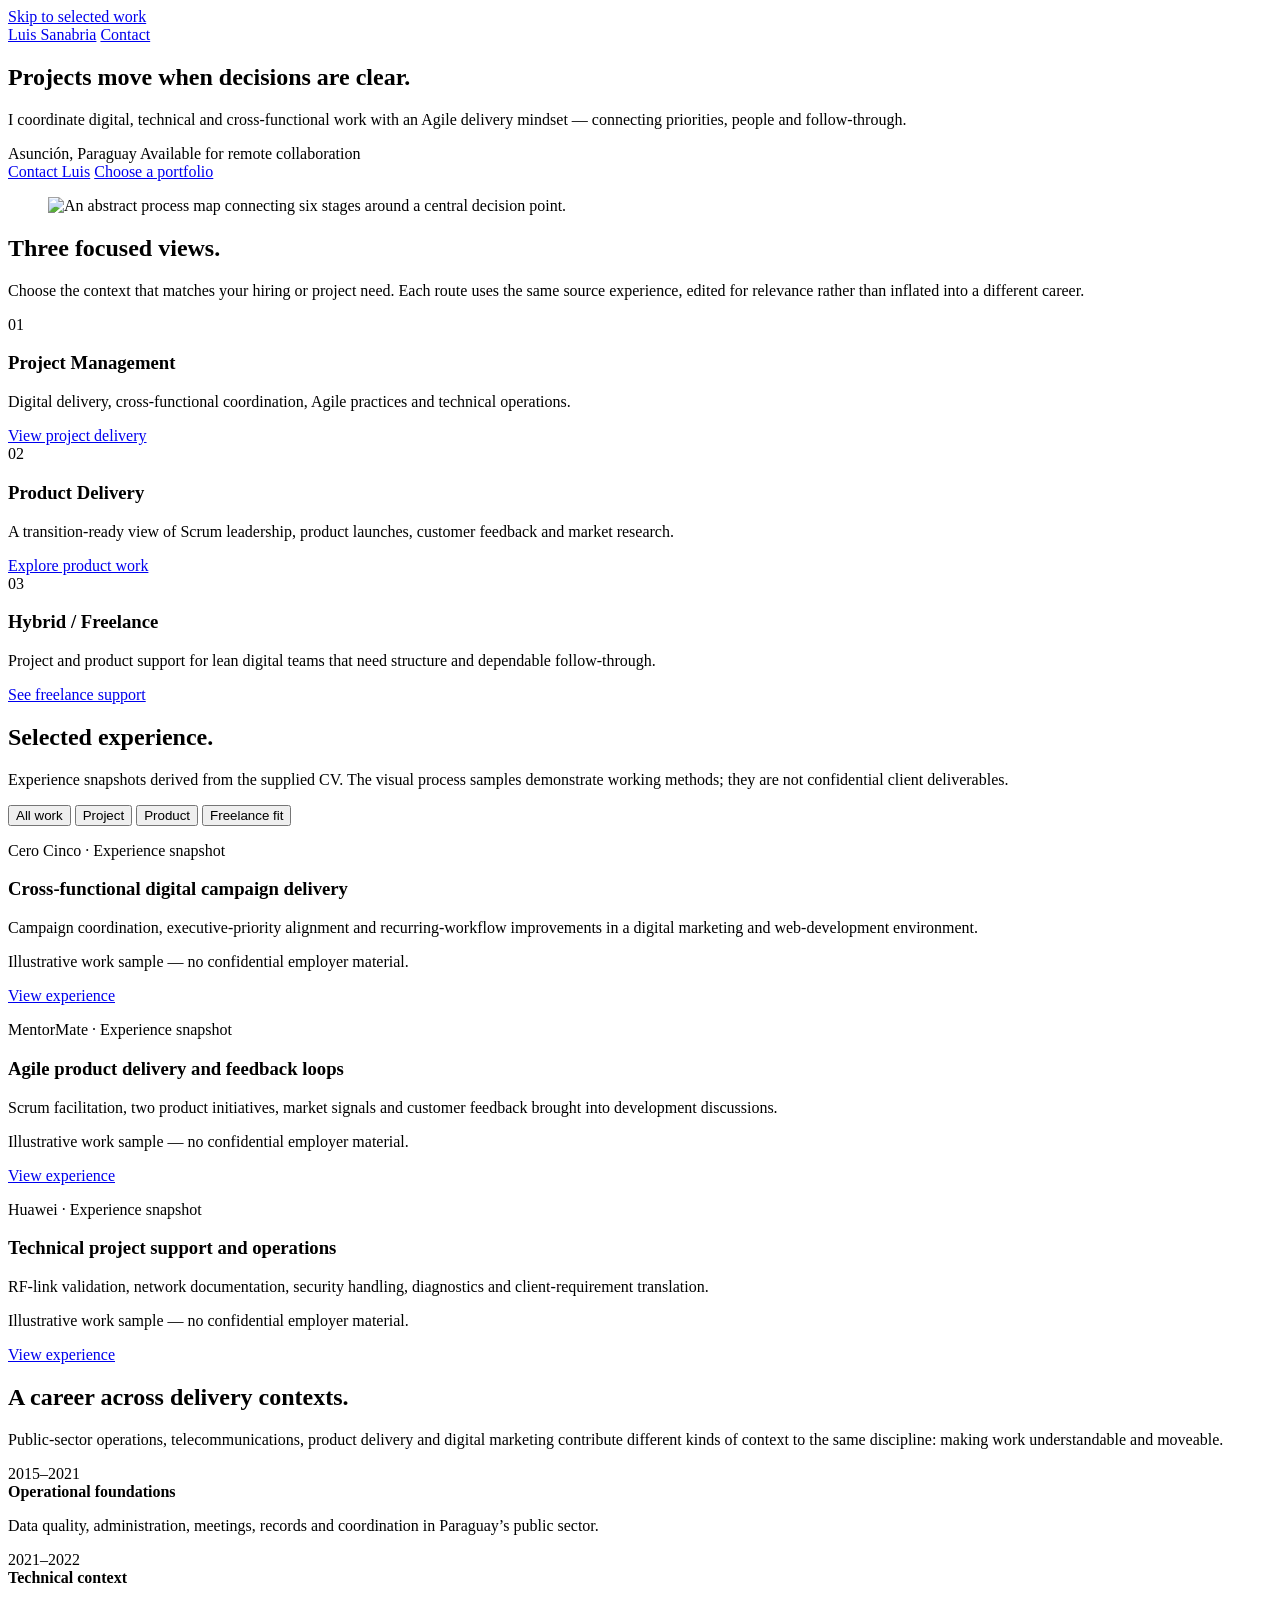
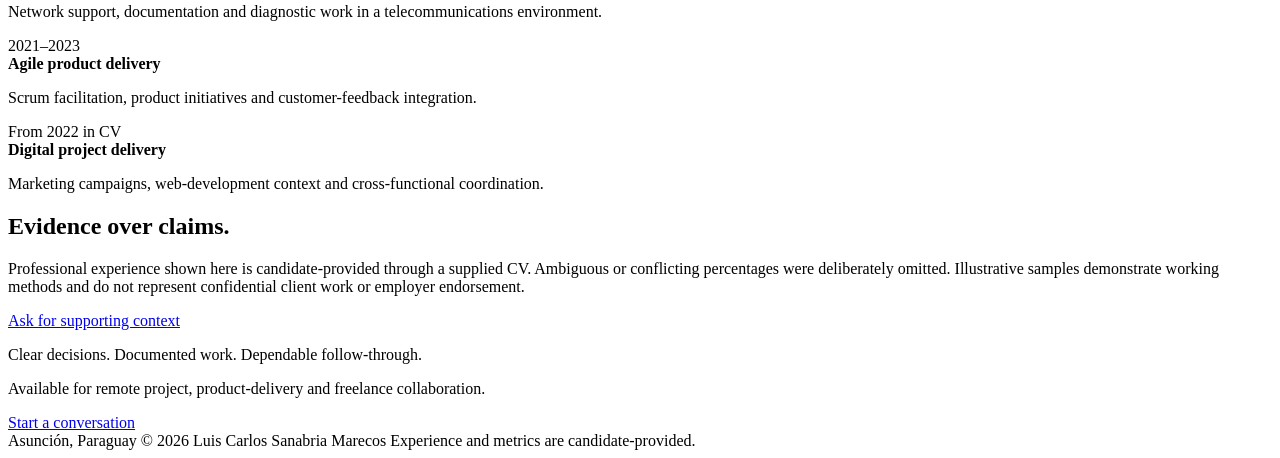
==== index.html @ 5cece82f "Publish portfolio foundation" ====
<!doctype html>
<html lang="en">
  <head>
    <meta charset="utf-8">
    <meta name="viewport" content="width=device-width, initial-scale=1, viewport-fit=cover">
    <meta name="theme-color" content="#f6f2e9">
    <meta name="description" content="Project and product delivery portfolio of Luis Carlos Sanabria Marecos, featuring Agile facilitation, digital initiatives and technical coordination.">
    <meta property="og:type" content="website">
    <meta property="og:title" content="Luis Sanabria | Project & Product Portfolio">
    <meta property="og:description" content="Project delivery, product thinking and technical context — three focused views for recruiters and clients.">
    <meta property="og:image" content="assets/process-map.png">
    <meta name="twitter:card" content="summary_large_image">
    <title>Luis Sanabria | Project &amp; Product Portfolio</title>
    <link rel="stylesheet" href="assets/styles.css">
    <script type="application/ld+json">
      {
        "@context": "https://schema.org",
        "@type": "Person",
        "name": "Luis Carlos Sanabria Marecos",
        "jobTitle": "Project Manager",
        "email": "mailto:luis.sanabria27@gmail.com",
        "address": {
          "@type": "PostalAddress",
          "addressLocality": "Asunción",
          "addressCountry": "Paraguay"
        },
        "alumniOf": {
          "@type": "CollegeOrUniversity",
          "name": "Universidad Americana Paraguay"
        }
      }
    </script>
  </head>
  <body>
    <a class="skip-link" href="#main">Skip to selected work</a>

    <header class="site-header site-shell">
      <a class="wordmark" href="./" aria-label="Luis Sanabria portfolio home">Luis Sanabria</a>
      <a class="nav-contact" href="mailto:luis.sanabria27@gmail.com?subject=Portfolio%20inquiry">Contact</a>
    </header>

    <main id="main">
      <section class="home-hero site-shell">
        <div class="hero-copy reveal" style="--i: 0">
          <h1>Projects move when decisions are clear.</h1>
          <p class="hero-lede">I coordinate digital, technical and cross-functional work with an Agile delivery mindset — connecting priorities, people and follow-through.</p>
          <div class="hero-meta" aria-label="Location and availability">
            <span>Asunción, Paraguay</span>
            <span>Available for remote collaboration</span>
          </div>
          <div class="hero-actions" aria-label="Portfolio actions">
            <a class="primary-link" href="mailto:luis.sanabria27@gmail.com?subject=Portfolio%20inquiry">Contact Luis</a>
            <a class="text-link" href="#journeys">Choose a portfolio</a>
          </div>
        </div>
        <figure class="hero-visual reveal" style="--i: 1">
          <img src="assets/process-map.png" width="1536" height="1024" fetchpriority="high" alt="An abstract process map connecting six stages around a central decision point.">
        </figure>
      </section>

      <section class="section site-shell" id="journeys" aria-labelledby="journeys-title">
        <header class="section-heading">
          <h2 id="journeys-title">Three focused views.</h2>
          <p>Choose the context that matches your hiring or project need. Each route uses the same source experience, edited for relevance rather than inflated into a different career.</p>
        </header>

        <div class="journey-list">
          <article class="journey">
            <span class="journey-number" aria-hidden="true">01</span>
            <div class="journey-content">
              <h3>Project Management</h3>
              <p>Digital delivery, cross-functional coordination, Agile practices and technical operations.</p>
            </div>
            <a class="journey-link" href="project-management/">View project delivery</a>
          </article>

          <article class="journey">
            <span class="journey-number" aria-hidden="true">02</span>
            <div class="journey-content">
              <h3>Product Delivery</h3>
              <p>A transition-ready view of Scrum leadership, product launches, customer feedback and market research.</p>
            </div>
            <a class="journey-link" href="product-management/">Explore product work</a>
          </article>

          <article class="journey">
            <span class="journey-number" aria-hidden="true">03</span>
            <div class="journey-content">
              <h3>Hybrid / Freelance</h3>
              <p>Project and product support for lean digital teams that need structure and dependable follow-through.</p>
            </div>
            <a class="journey-link" href="freelance/">See freelance support</a>
          </article>
        </div>
      </section>

      <section class="portfolio-section">
        <div class="section site-shell" aria-labelledby="work-title">
          <header class="section-heading">
            <h2 id="work-title">Selected experience.</h2>
            <p>Experience snapshots derived from the supplied CV. The visual process samples demonstrate working methods; they are not confidential client deliverables.</p>
          </header>

          <div class="filter-bar" role="group" aria-label="Filter selected experience">
            <button class="filter-button" type="button" data-filter="all" aria-pressed="true">All work</button>
            <button class="filter-button" type="button" data-filter="project" aria-pressed="false">Project</button>
            <button class="filter-button" type="button" data-filter="product" aria-pressed="false">Product</button>
            <button class="filter-button" type="button" data-filter="freelance" aria-pressed="false">Freelance fit</button>
          </div>

          <div class="portfolio-grid" aria-live="polite">
            <article class="snapshot snapshot--campaign" data-track="project freelance">
              <div class="snapshot-visual" aria-hidden="true">
                <div class="snapshot-diagram"><span></span><span></span><span></span><span></span></div>
              </div>
              <div class="snapshot-copy">
                <p class="snapshot-meta">Cero Cinco · Experience snapshot</p>
                <h3>Cross-functional digital campaign delivery</h3>
                <p>Campaign coordination, executive-priority alignment and recurring-workflow improvements in a digital marketing and web-development environment.</p>
                <p class="sample-note">Illustrative work sample — no confidential employer material.</p>
                <a class="snapshot-link" href="project-management/#campaign-delivery">View experience</a>
              </div>
            </article>

            <article class="snapshot snapshot--product" data-track="product project">
              <div class="snapshot-visual" aria-hidden="true">
                <div class="snapshot-diagram"><span></span><span></span><span></span></div>
              </div>
              <div class="snapshot-copy">
                <p class="snapshot-meta">MentorMate · Experience snapshot</p>
                <h3>Agile product delivery and feedback loops</h3>
                <p>Scrum facilitation, two product initiatives, market signals and customer feedback brought into development discussions.</p>
                <p class="sample-note">Illustrative work sample — no confidential employer material.</p>
                <a class="snapshot-link" href="product-management/#agile-product-delivery">View experience</a>
              </div>
            </article>

            <article class="snapshot snapshot--technical" data-track="project freelance">
              <div class="snapshot-visual" aria-hidden="true">
                <div class="snapshot-diagram"><span></span><span></span><span></span><span></span><span></span></div>
              </div>
              <div class="snapshot-copy">
                <p class="snapshot-meta">Huawei · Experience snapshot</p>
                <h3>Technical project support and operations</h3>
                <p>RF-link validation, network documentation, security handling, diagnostics and client-requirement translation.</p>
                <p class="sample-note">Illustrative work sample — no confidential employer material.</p>
                <a class="snapshot-link" href="project-management/#technical-support">View experience</a>
              </div>
            </article>
          </div>
        </div>
      </section>

      <section class="section experience-band site-shell" aria-labelledby="experience-title">
        <header class="section-heading">
          <h2 id="experience-title">A career across delivery contexts.</h2>
          <p>Public-sector operations, telecommunications, product delivery and digital marketing contribute different kinds of context to the same discipline: making work understandable and moveable.</p>
        </header>

        <div class="experience-list">
          <article class="experience-item">
            <time datetime="2015">2015–2021</time>
            <div><strong>Operational foundations</strong><p>Data quality, administration, meetings, records and coordination in Paraguay’s public sector.</p></div>
          </article>
          <article class="experience-item">
            <time datetime="2021">2021–2022</time>
            <div><strong>Technical context</strong><p>Network support, documentation and diagnostic work in a telecommunications environment.</p></div>
          </article>
          <article class="experience-item">
            <time datetime="2021">2021–2023</time>
            <div><strong>Agile product delivery</strong><p>Scrum facilitation, product initiatives and customer-feedback integration.</p></div>
          </article>
          <article class="experience-item">
            <time datetime="2022">From 2022 in CV</time>
            <div><strong>Digital project delivery</strong><p>Marketing campaigns, web-development context and cross-functional coordination.</p></div>
          </article>
        </div>
      </section>

      <section class="evidence-band site-shell" aria-labelledby="evidence-title">
        <h2 id="evidence-title">Evidence over claims.</h2>
        <div>
          <p>Professional experience shown here is candidate-provided through a supplied CV. Ambiguous or conflicting percentages were deliberately omitted. Illustrative samples demonstrate working methods and do not represent confidential client work or employer endorsement.</p>
          <a class="text-link" href="mailto:luis.sanabria27@gmail.com?subject=Portfolio%20evidence%20request">Ask for supporting context</a>
        </div>
      </section>
    </main>

    <footer class="site-footer site-shell">
      <p class="footer-close">Clear decisions. Documented work. Dependable follow-through.</p>
      <div class="footer-contact">
        <p>Available for remote project, product-delivery and freelance collaboration.</p>
        <a class="footer-link" href="mailto:luis.sanabria27@gmail.com?subject=Portfolio%20inquiry">Start a conversation</a>
      </div>
      <div class="footer-meta">
        <span>Asunción, Paraguay</span>
        <span>© <span data-current-year>2026</span> Luis Carlos Sanabria Marecos</span>
        <span>Experience and metrics are candidate-provided.</span>
      </div>
    </footer>

    <script src="assets/app.js" defer></script>
  </body>
</html>
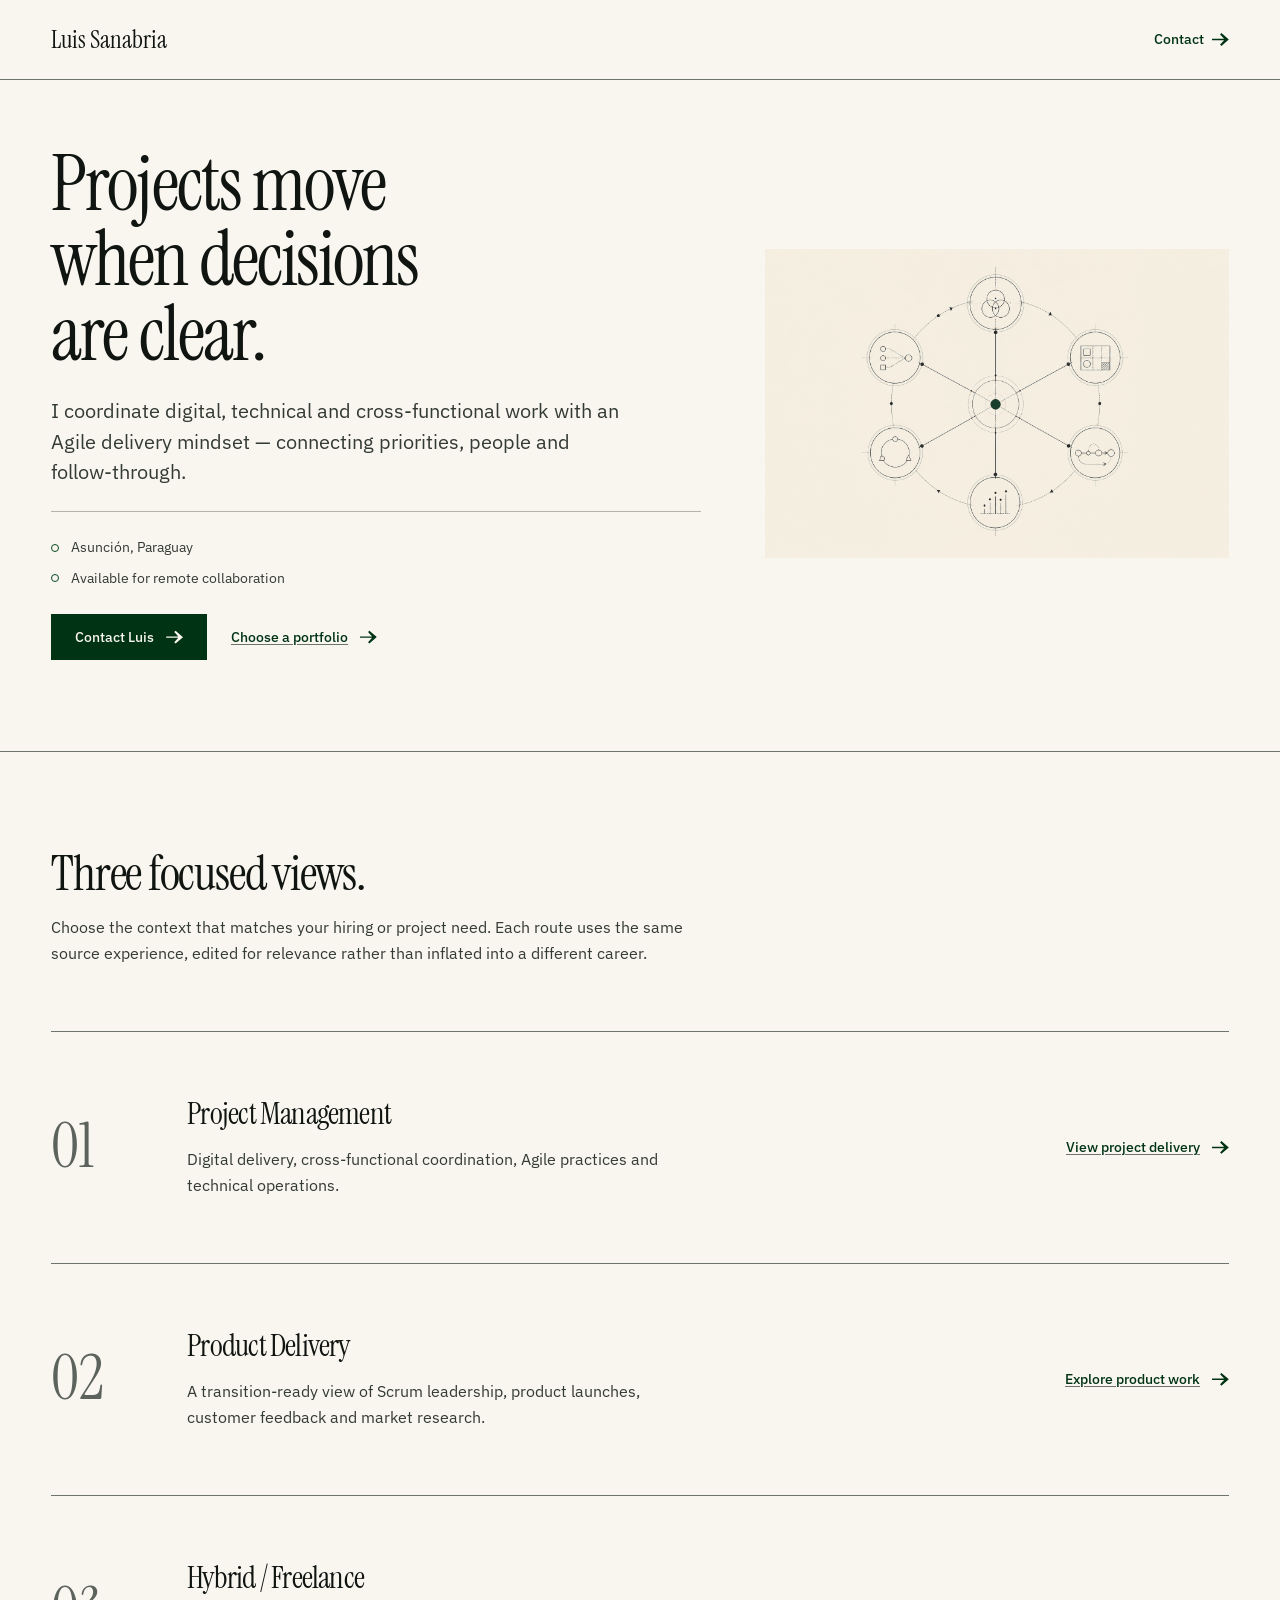
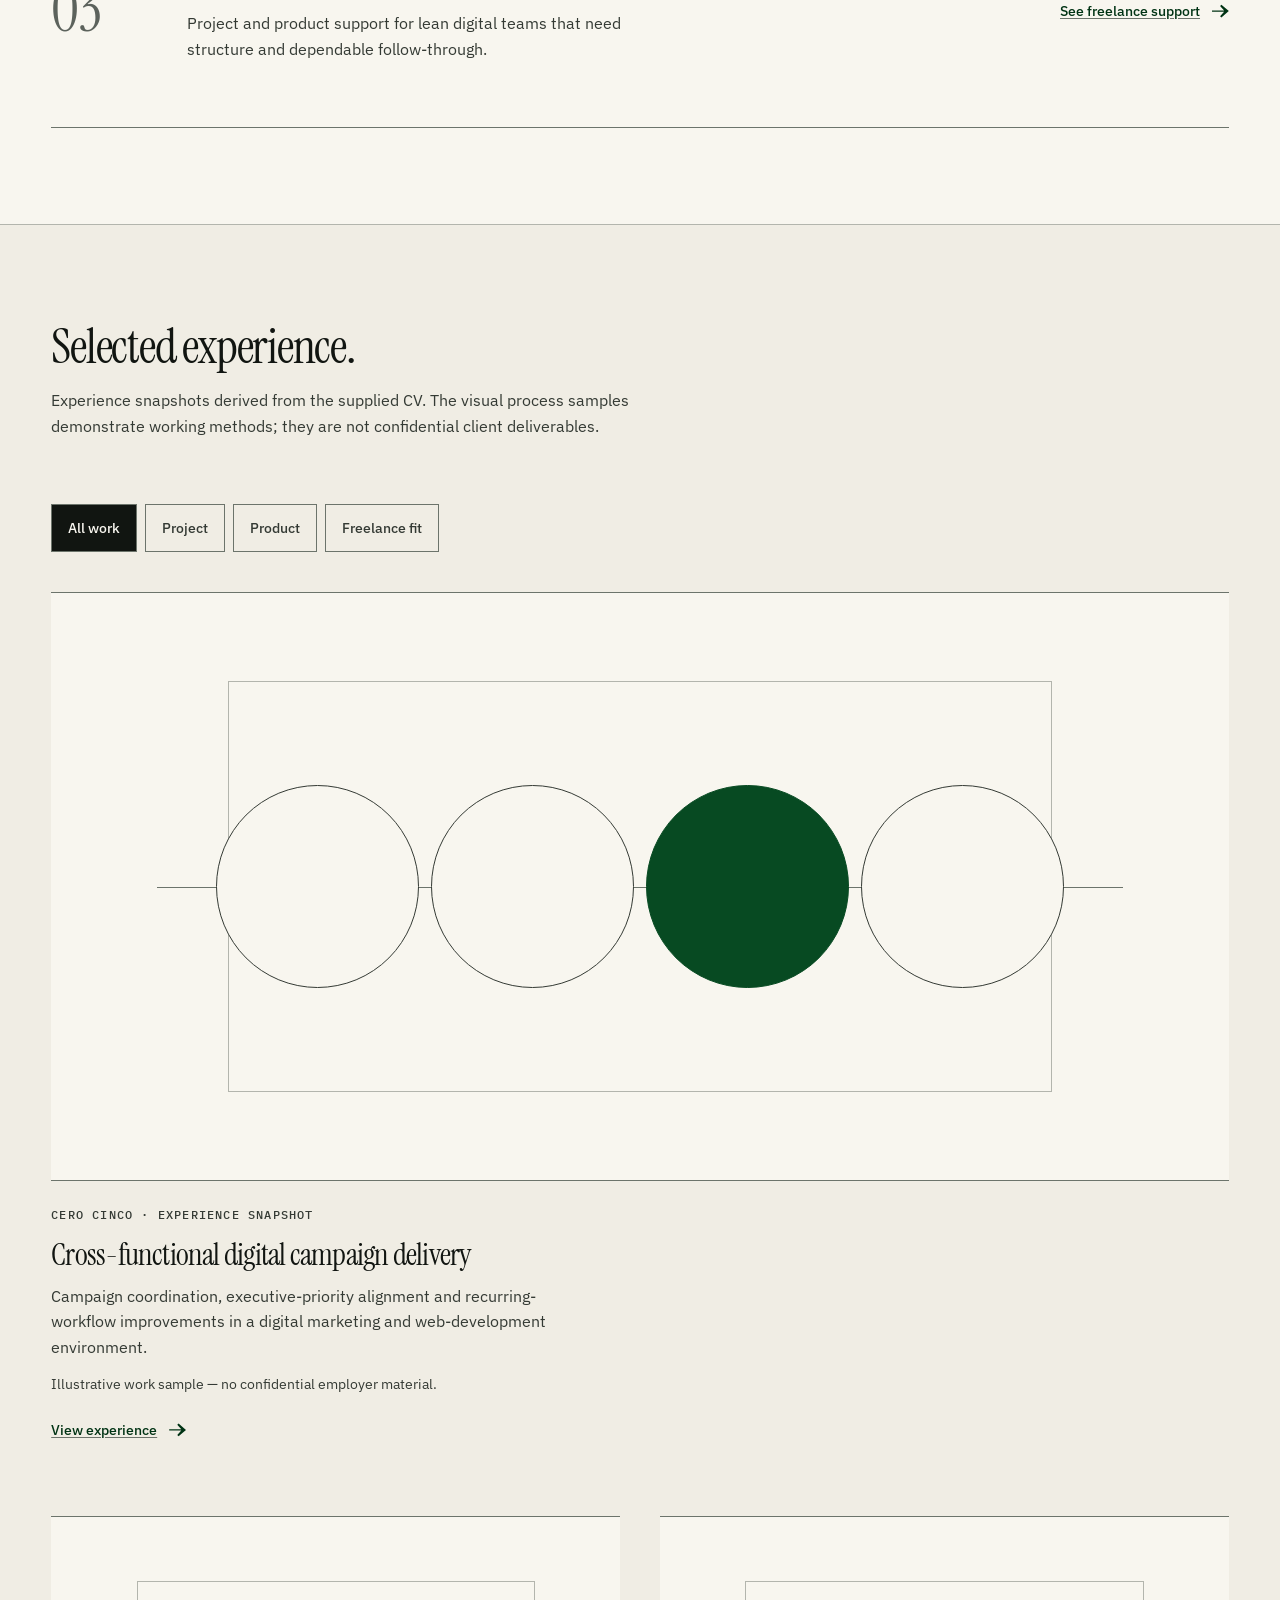
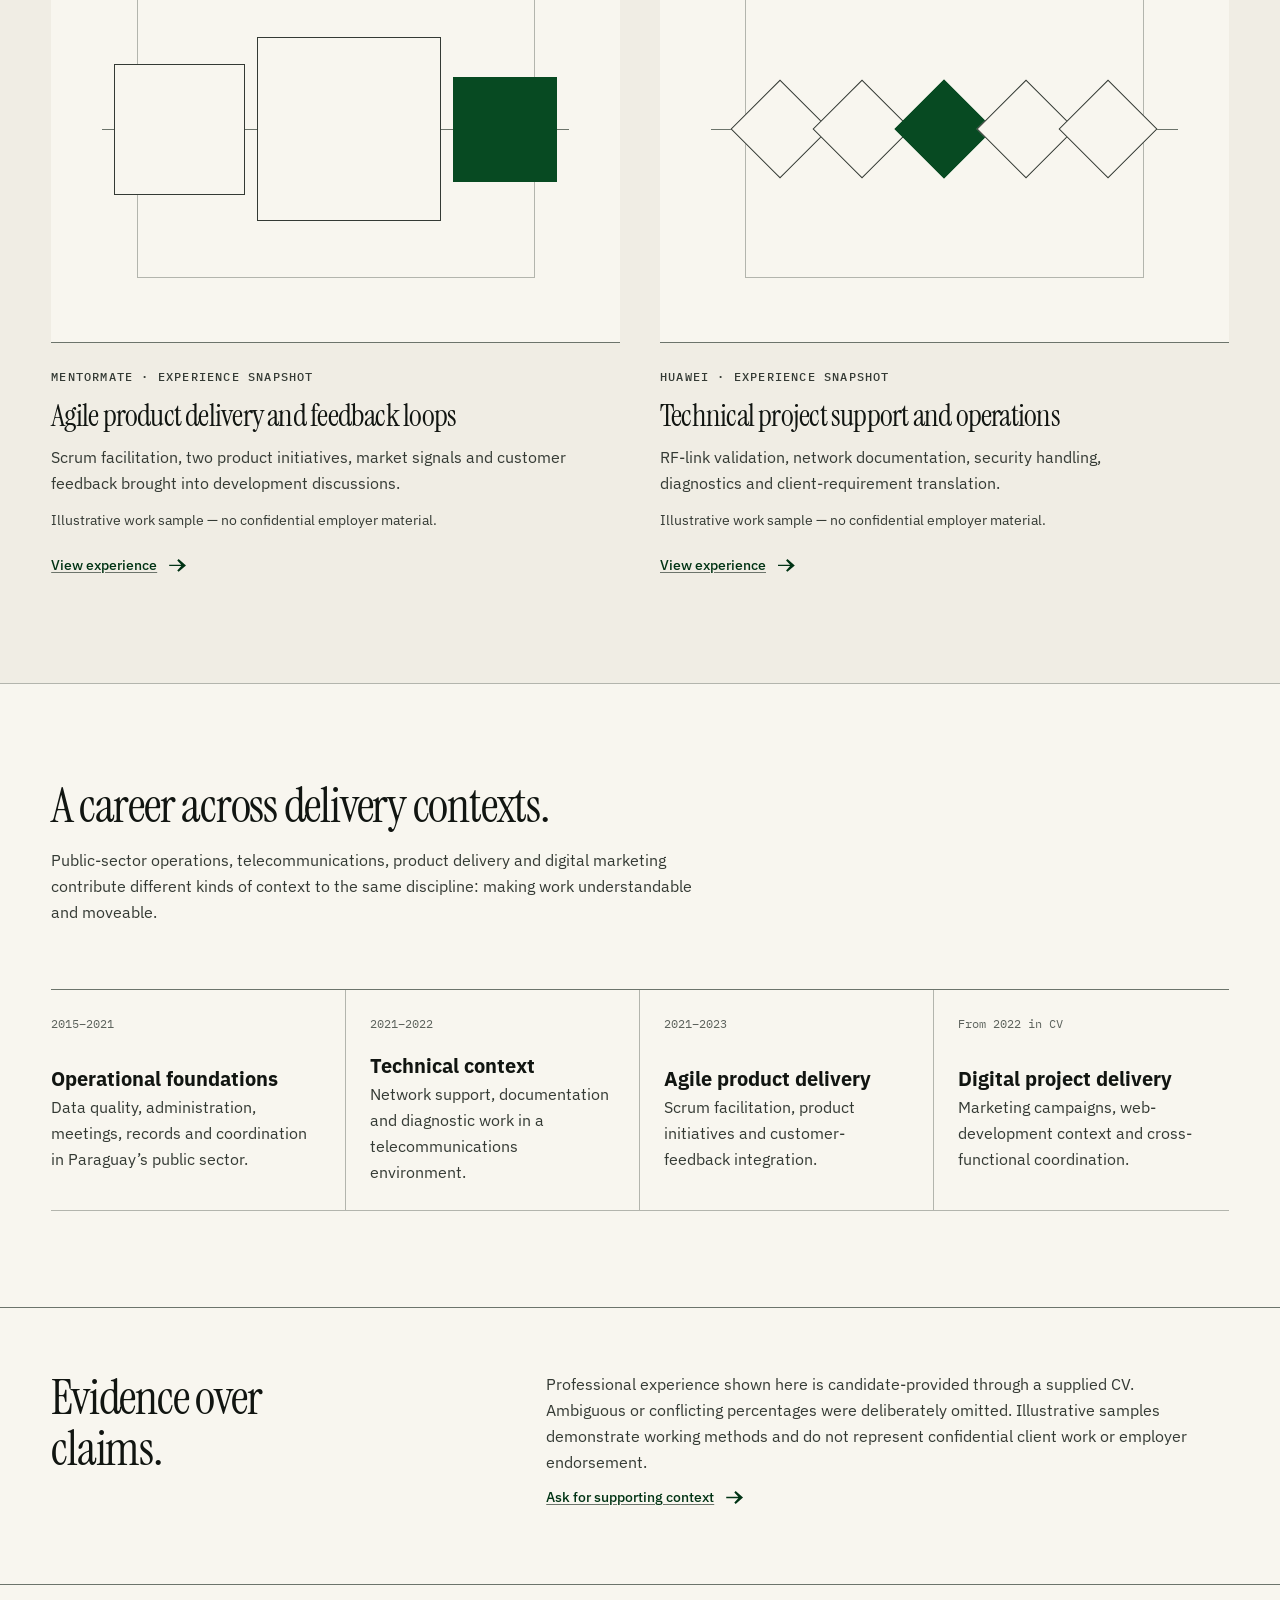
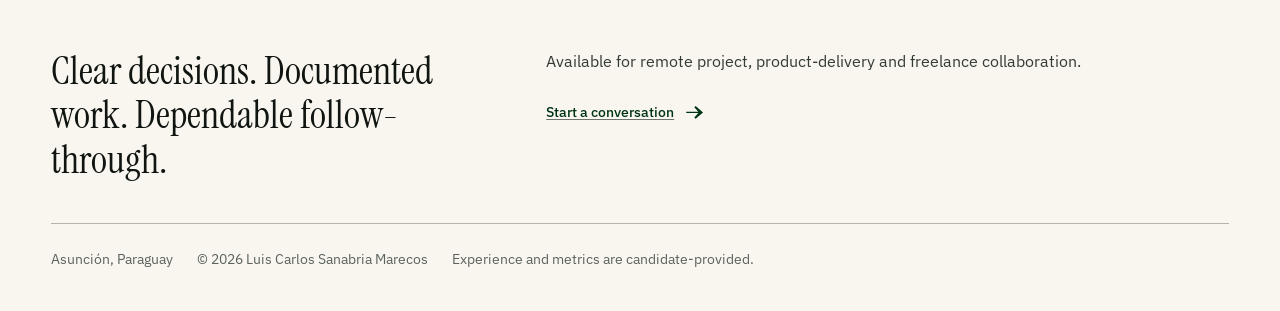
==== commit 245c979a: "Add live GitHub Pages links" ====
--- a/index.html
+++ b/index.html
@@ -8,8 +8,10 @@
     <meta property="og:type" content="website">
     <meta property="og:title" content="Luis Sanabria | Project & Product Portfolio">
     <meta property="og:description" content="Project delivery, product thinking and technical context — three focused views for recruiters and clients.">
-    <meta property="og:image" content="assets/process-map.png">
+    <meta property="og:url" content="https://luissanabriamarecos.github.io/luis-sanabria-project-product-portfolio/">
+    <meta property="og:image" content="https://luissanabriamarecos.github.io/luis-sanabria-project-product-portfolio/assets/process-map.png">
     <meta name="twitter:card" content="summary_large_image">
+    <link rel="canonical" href="https://luissanabriamarecos.github.io/luis-sanabria-project-product-portfolio/">
     <title>Luis Sanabria | Project &amp; Product Portfolio</title>
     <link rel="stylesheet" href="assets/styles.css">
     <script type="application/ld+json">
--- a/assets/styles.css
+++ b/assets/styles.css
@@ -0,0 +1,1014 @@
+/* Hallmark · macrostructure: Portfolio Grid · tone: editorial, technical, austere · anchor hue: forest green 151°
+ * Hallmark · pre-emit critique: P5 H5 E5 S5 R5 V4 · genre: editorial · theme: Studio
+ * audience: recruiters and international clients · use: open a case and make contact · tone: editorial, technical, austere
+ * enrichment: Tier-C generated process map · nav: N9 Edge-aligned minimal · footer: Ft6 Letter close
+ * Portfolio Grid knobs: ratio=4/3 landscape · density=2-up · micro-action=View case
+ * contrast: pass (40–41) · slop: pass (42–45) · honest: pass (46) · chrome: pass (47) · tokens: pass (48)
+ * responsive: pass (49) · icons: pass (30) · mobile: pass (34, 49, 50–57) · Slop test: 58 / 58 ✓
+ */
+@import url("https://fonts.googleapis.com/css2?family=IBM+Plex+Mono:wght@400;500&family=IBM+Plex+Sans:wght@400;500;700&family=Instrument+Serif&display=swap");
+@import url("../tokens.css");
+
+*,
+*::before,
+*::after {
+  box-sizing: border-box;
+}
+
+html {
+  scroll-behavior: smooth;
+  overflow-x: clip;
+  background: var(--color-paper);
+}
+
+body {
+  margin: 0;
+  min-width: 20rem;
+  overflow-x: clip;
+  background: var(--color-paper);
+  color: var(--color-ink);
+  font-family: var(--font-body);
+  font-size: var(--text-base);
+  font-weight: 400;
+  line-height: 1.62;
+  text-rendering: optimizeLegibility;
+}
+
+img,
+svg {
+  display: block;
+  max-width: 100%;
+}
+
+button,
+input,
+textarea,
+select {
+  color: inherit;
+  font: inherit;
+}
+
+button,
+a {
+  -webkit-tap-highlight-color: var(--color-transparent);
+}
+
+a {
+  color: inherit;
+  text-decoration-thickness: var(--rule-hair);
+  text-underline-offset: var(--space-3xs);
+}
+
+a[aria-disabled="true"] {
+  cursor: not-allowed;
+  opacity: 0.5;
+  pointer-events: none;
+}
+
+a:focus-visible,
+button:focus-visible {
+  outline: var(--rule-strong) solid var(--color-focus);
+  outline-offset: var(--space-2xs);
+}
+
+h1,
+h2,
+h3,
+p,
+figure,
+blockquote,
+dl,
+dd {
+  margin: 0;
+}
+
+h1,
+h2,
+h3 {
+  min-width: 0;
+  overflow-wrap: anywhere;
+  font-family: var(--font-display);
+  font-style: normal;
+  font-weight: 400;
+  letter-spacing: -0.025em;
+}
+
+h1 {
+  font-size: var(--text-display);
+  line-height: 0.98;
+}
+
+h2 {
+  font-size: var(--text-3xl);
+  line-height: 1.05;
+}
+
+h3 {
+  font-size: var(--text-xl);
+  line-height: 1.12;
+}
+
+.skip-link {
+  position: fixed;
+  inset-block-start: var(--space-sm);
+  inset-inline-start: var(--space-sm);
+  z-index: var(--z-tooltip);
+  padding: var(--space-sm) var(--space-md);
+  transform: translateY(-180%);
+  background: var(--color-ink);
+  color: var(--color-paper);
+  transition: transform var(--dur-micro) var(--ease-out);
+}
+
+.skip-link:focus {
+  transform: translateY(0);
+}
+
+.site-shell {
+  width: min(100%, var(--page-max));
+  margin-inline: auto;
+  padding-inline: var(--page-gutter);
+}
+
+.site-header {
+  display: flex;
+  min-height: 5rem;
+  align-items: center;
+  justify-content: space-between;
+  gap: var(--space-lg);
+  border-block-end: var(--rule-hair) solid var(--color-rule-strong);
+}
+
+.wordmark,
+.nav-contact,
+.back-link,
+.primary-link,
+.text-link,
+.journey-link,
+.snapshot-link,
+.footer-link {
+  white-space: nowrap;
+}
+
+.wordmark {
+  font-family: var(--font-display);
+  font-size: var(--text-lg);
+  line-height: 1;
+  text-decoration: none;
+  transition: color var(--dur-short) var(--ease-out);
+}
+
+.wordmark:active {
+  color: var(--color-accent);
+}
+
+.nav-contact,
+.back-link {
+  min-height: 2.75rem;
+  display: inline-flex;
+  align-items: center;
+  gap: var(--space-xs);
+  color: var(--color-accent-dark);
+  font-size: var(--text-sm);
+  font-weight: 500;
+  text-decoration: none;
+}
+
+.nav-contact::after,
+.primary-link::after,
+.text-link::after,
+.journey-link::after,
+.snapshot-link::after,
+.footer-link::after {
+  content: "";
+  width: 1.05rem;
+  height: 1.05rem;
+  background: currentColor;
+  clip-path: polygon(0 46%, 72% 46%, 48% 20%, 56% 12%, 100% 50%, 56% 88%, 48% 80%, 72% 54%, 0 54%);
+}
+
+.back-link::before {
+  content: "";
+  width: 1.05rem;
+  height: 1.05rem;
+  background: currentColor;
+  clip-path: polygon(100% 46%, 28% 46%, 52% 20%, 44% 12%, 0 50%, 44% 88%, 52% 80%, 28% 54%, 100% 54%);
+}
+
+.home-hero {
+  display: grid;
+  grid-template-columns: minmax(0, 1fr);
+  gap: var(--space-2xl);
+  padding-block: var(--space-xl) var(--space-2xl);
+  border-block-end: var(--rule-hair) solid var(--color-rule-strong);
+}
+
+.hero-copy {
+  display: grid;
+  align-content: center;
+  gap: var(--space-lg);
+}
+
+.hero-copy h1 {
+  max-width: 11ch;
+}
+
+.hero-lede {
+  max-width: var(--narrow-measure);
+  color: var(--color-ink-2);
+  font-size: var(--text-md);
+  line-height: 1.52;
+}
+
+.hero-meta {
+  display: grid;
+  gap: var(--space-xs);
+  padding-block-start: var(--space-lg);
+  border-block-start: var(--rule-hair) solid var(--color-rule);
+  color: var(--color-ink-2);
+  font-size: var(--text-sm);
+}
+
+.hero-meta span {
+  display: inline-flex;
+  align-items: center;
+  gap: var(--space-sm);
+}
+
+.hero-meta span::before {
+  content: "";
+  width: var(--space-xs);
+  height: var(--space-xs);
+  border: var(--rule-hair) solid var(--color-accent);
+  border-radius: 50%;
+}
+
+.hero-actions {
+  display: flex;
+  flex-wrap: wrap;
+  align-items: center;
+  gap: var(--space-lg);
+}
+
+.primary-link {
+  display: inline-flex;
+  width: max-content;
+  min-height: 2.75rem;
+  align-items: center;
+  gap: var(--space-sm);
+  padding: var(--space-sm) var(--space-lg);
+  background: var(--color-accent-dark);
+  color: var(--color-accent-ink);
+  font-size: var(--text-sm);
+  font-weight: 500;
+  text-decoration: none;
+  transition: background-color var(--dur-short) var(--ease-out), color var(--dur-short) var(--ease-out), transform var(--dur-micro) var(--ease-out);
+}
+
+.primary-link:active {
+  transform: translateY(var(--rule-hair));
+}
+
+.primary-link[aria-disabled="true"] {
+  cursor: not-allowed;
+  opacity: 0.5;
+  pointer-events: none;
+}
+
+.hero-visual {
+  align-self: center;
+  background: var(--color-paper);
+}
+
+.hero-visual img {
+  width: 100%;
+  height: auto;
+  mix-blend-mode: multiply;
+}
+
+.section {
+  padding-block: var(--space-3xl);
+}
+
+.section-heading {
+  display: grid;
+  gap: var(--space-md);
+  max-width: 52rem;
+  margin-block-end: var(--space-2xl);
+}
+
+.section-heading p {
+  max-width: var(--content-measure);
+  color: var(--color-ink-2);
+}
+
+.journey-list {
+  border-block-start: var(--rule-hair) solid var(--color-rule-strong);
+}
+
+.journey {
+  display: grid;
+  grid-template-columns: 3rem minmax(0, 1fr);
+  gap: var(--space-lg);
+  padding-block: var(--space-xl);
+  border-block-end: var(--rule-hair) solid var(--color-rule-strong);
+}
+
+.journey-number {
+  color: var(--color-muted);
+  font-family: var(--font-mono);
+  font-size: var(--text-sm);
+  font-variant-numeric: tabular-nums;
+}
+
+.journey-content {
+  display: grid;
+  gap: var(--space-md);
+}
+
+.journey-content p {
+  max-width: 48ch;
+  color: var(--color-ink-2);
+}
+
+.journey-link,
+.snapshot-link,
+.text-link,
+.footer-link {
+  display: inline-flex;
+  width: max-content;
+  min-height: 2.75rem;
+  align-items: center;
+  gap: var(--space-sm);
+  color: var(--color-accent-dark);
+  font-size: var(--text-sm);
+  font-weight: 500;
+  text-decoration: underline;
+  text-decoration-color: var(--color-rule-strong);
+  text-underline-offset: var(--space-3xs);
+  transition: color var(--dur-short) var(--ease-out), transform var(--dur-micro) var(--ease-out);
+}
+
+.journey-link:active,
+.snapshot-link:active,
+.text-link:active,
+.footer-link:active,
+.nav-contact:active,
+.back-link:active {
+  transform: translateY(var(--rule-hair));
+}
+
+.portfolio-section {
+  background: var(--color-paper-2);
+  border-block: var(--rule-hair) solid var(--color-rule);
+}
+
+.filter-bar {
+  display: flex;
+  flex-wrap: wrap;
+  gap: var(--space-xs);
+  margin-block-end: var(--space-xl);
+}
+
+.filter-button {
+  min-height: 2.75rem;
+  padding: var(--space-sm) var(--space-md);
+  border: var(--rule-hair) solid var(--color-rule-strong);
+  border-radius: var(--radius-none);
+  background: var(--color-transparent);
+  color: var(--color-ink-2);
+  cursor: pointer;
+  font-size: var(--text-sm);
+  font-weight: 500;
+  white-space: nowrap;
+  transition: background-color var(--dur-short) var(--ease-out), color var(--dur-short) var(--ease-out), transform var(--dur-micro) var(--ease-out);
+}
+
+.filter-button[aria-pressed="true"] {
+  background: var(--color-ink);
+  color: var(--color-paper);
+}
+
+.filter-button:active {
+  transform: translateY(var(--rule-hair));
+}
+
+.filter-button:disabled {
+  cursor: not-allowed;
+  opacity: 0.5;
+}
+
+.filter-button[data-state="loading"] {
+  cursor: wait;
+}
+
+.filter-button[data-state="error"] {
+  border-style: dashed;
+  border-color: var(--color-error);
+}
+
+.filter-button[data-state="success"]::after {
+  content: "";
+  display: inline-block;
+  width: var(--space-xs);
+  height: var(--space-xs);
+  margin-inline-start: var(--space-xs);
+  border: var(--rule-hair) solid var(--color-success);
+  border-radius: 50%;
+}
+
+.portfolio-grid {
+  display: grid;
+  grid-template-columns: minmax(0, 1fr);
+  gap: var(--space-2xl) var(--space-xl);
+}
+
+.snapshot {
+  min-width: 0;
+  animation: filter-in var(--dur-short) var(--ease-out) both;
+}
+
+.snapshot[hidden] {
+  display: none;
+}
+
+@keyframes filter-in {
+  from {
+    opacity: 0;
+    transform: translateY(var(--space-xs));
+  }
+  to {
+    opacity: 1;
+    transform: none;
+  }
+}
+
+.snapshot-visual {
+  position: relative;
+  display: grid;
+  aspect-ratio: 4 / 3;
+  place-items: center;
+  overflow: clip;
+  margin-block-end: var(--space-lg);
+  border-block: var(--rule-hair) solid var(--color-rule-strong);
+  background: var(--color-paper);
+}
+
+.snapshot-visual::before,
+.snapshot-visual::after {
+  content: "";
+  position: absolute;
+}
+
+.snapshot-visual::before {
+  inset: 15%;
+  border: var(--rule-hair) solid var(--color-rule);
+}
+
+.snapshot-visual::after {
+  inset-inline: 9%;
+  inset-block-start: 50%;
+  height: var(--rule-hair);
+  background: var(--color-rule-strong);
+}
+
+.snapshot-diagram {
+  position: relative;
+  z-index: var(--z-raised);
+  display: grid;
+  width: 72%;
+  grid-template-columns: repeat(4, minmax(0, 1fr));
+  align-items: center;
+  gap: var(--space-sm);
+}
+
+.snapshot-diagram span {
+  aspect-ratio: 1;
+  border: var(--rule-hair) solid var(--color-ink-2);
+  border-radius: 50%;
+  background: var(--color-paper);
+}
+
+.snapshot-diagram span:nth-child(3) {
+  background: var(--color-accent);
+  border-color: var(--color-accent);
+}
+
+.snapshot--product .snapshot-diagram {
+  width: 78%;
+  grid-template-columns: 1fr 1.4fr 0.8fr;
+}
+
+.snapshot--product .snapshot-diagram span {
+  border-radius: var(--radius-none);
+}
+
+.snapshot--technical .snapshot-diagram {
+  width: 70%;
+  grid-template-columns: repeat(5, minmax(0, 1fr));
+}
+
+.snapshot--technical .snapshot-diagram span {
+  border-radius: var(--radius-none);
+  transform: rotate(45deg);
+}
+
+.snapshot-copy {
+  display: grid;
+  gap: var(--space-sm);
+}
+
+.snapshot-meta,
+.label {
+  color: var(--color-accent-dark);
+  font-family: var(--font-mono);
+  font-size: var(--text-xs);
+  font-weight: 500;
+  letter-spacing: 0.1em;
+  text-transform: uppercase;
+}
+
+.snapshot-copy p {
+  max-width: 52ch;
+  color: var(--color-ink-2);
+}
+
+.sample-note {
+  color: var(--color-muted);
+  font-size: var(--text-sm);
+}
+
+.experience-band {
+  border-block-end: var(--rule-hair) solid var(--color-rule-strong);
+}
+
+.experience-list {
+  display: grid;
+  border-block-start: var(--rule-hair) solid var(--color-rule-strong);
+}
+
+.experience-item {
+  display: grid;
+  grid-template-columns: 7rem minmax(0, 1fr);
+  gap: var(--space-md);
+  padding-block: var(--space-lg);
+  border-block-end: var(--rule-hair) solid var(--color-rule);
+}
+
+.experience-item time {
+  color: var(--color-muted);
+  font-family: var(--font-mono);
+  font-size: var(--text-xs);
+  font-variant-numeric: tabular-nums;
+}
+
+.experience-item strong {
+  display: block;
+  font-size: var(--text-md);
+}
+
+.experience-item p {
+  color: var(--color-ink-2);
+}
+
+.evidence-band {
+  display: grid;
+  gap: var(--space-xl);
+  padding-block: var(--space-2xl);
+}
+
+.evidence-band h2 {
+  max-width: 12ch;
+}
+
+.evidence-band p {
+  max-width: var(--content-measure);
+  color: var(--color-ink-2);
+}
+
+.site-footer {
+  display: grid;
+  gap: var(--space-xl);
+  padding-block: var(--space-2xl) var(--space-xl);
+  border-block-start: var(--rule-hair) solid var(--color-rule-strong);
+}
+
+.footer-close {
+  max-width: 24ch;
+  font-family: var(--font-display);
+  font-size: var(--text-2xl);
+  line-height: 1.15;
+}
+
+.footer-contact {
+  display: grid;
+  align-content: start;
+  gap: var(--space-md);
+  color: var(--color-ink-2);
+}
+
+.footer-meta {
+  display: flex;
+  flex-wrap: wrap;
+  gap: var(--space-md) var(--space-lg);
+  padding-block-start: var(--space-lg);
+  border-block-start: var(--rule-hair) solid var(--color-rule);
+  color: var(--color-muted);
+  font-size: var(--text-sm);
+}
+
+.case-hero {
+  display: grid;
+  grid-template-columns: minmax(0, 1fr);
+  gap: var(--space-2xl);
+  padding-block: var(--space-2xl) var(--space-3xl);
+  border-block-end: var(--rule-hair) solid var(--color-rule-strong);
+}
+
+.case-intro {
+  display: grid;
+  align-content: start;
+  gap: var(--space-xl);
+}
+
+.case-intro h1 {
+  max-width: 10ch;
+  font-size: var(--text-display-small);
+}
+
+.case-intro p {
+  max-width: var(--narrow-measure);
+  color: var(--color-ink-2);
+  font-size: var(--text-md);
+}
+
+.case-facts {
+  display: grid;
+  border-block-start: var(--rule-hair) solid var(--color-rule);
+}
+
+.case-facts div {
+  display: grid;
+  gap: var(--space-2xs);
+  padding-block: var(--space-md);
+  border-block-end: var(--rule-hair) solid var(--color-rule);
+}
+
+.case-facts dt {
+  color: var(--color-accent-dark);
+  font-family: var(--font-mono);
+  font-size: var(--text-xs);
+  letter-spacing: 0.08em;
+  text-transform: uppercase;
+}
+
+.case-facts dd {
+  color: var(--color-ink-2);
+}
+
+.process-panel {
+  display: grid;
+  align-content: center;
+  gap: var(--space-xl);
+}
+
+.process-flow {
+  display: grid;
+  grid-template-columns: minmax(0, 1fr);
+  border-block-start: var(--rule-hair) solid var(--color-rule-strong);
+}
+
+.process-step {
+  display: grid;
+  grid-template-columns: 3rem minmax(0, 1fr);
+  gap: var(--space-md);
+  padding-block: var(--space-lg);
+  border-block-end: var(--rule-hair) solid var(--color-rule);
+}
+
+.process-step span {
+  color: var(--color-accent-dark);
+  font-family: var(--font-mono);
+  font-size: var(--text-sm);
+  font-variant-numeric: tabular-nums;
+}
+
+.process-step strong {
+  display: block;
+  margin-block-end: var(--space-2xs);
+}
+
+.process-step p {
+  color: var(--color-ink-2);
+  font-size: var(--text-sm);
+}
+
+.case-body {
+  display: grid;
+  gap: var(--space-3xl);
+  padding-block: var(--space-3xl);
+}
+
+.case-section {
+  display: grid;
+  grid-template-columns: minmax(0, 1fr);
+  gap: var(--space-lg);
+}
+
+.case-section h2 {
+  font-size: var(--text-2xl);
+}
+
+.case-section-content {
+  display: grid;
+  gap: var(--space-lg);
+  max-width: var(--content-measure);
+}
+
+.case-section-content p,
+.case-section-content li {
+  color: var(--color-ink-2);
+}
+
+.case-section-content ul {
+  display: grid;
+  gap: var(--space-sm);
+  margin: 0;
+  padding-inline-start: var(--space-lg);
+}
+
+.outcome-list {
+  border-block-start: var(--rule-hair) solid var(--color-rule-strong);
+}
+
+.outcome-row {
+  display: grid;
+  gap: var(--space-xs);
+  padding-block: var(--space-md);
+  border-block-end: var(--rule-hair) solid var(--color-rule);
+}
+
+.outcome-row strong {
+  font-weight: 700;
+}
+
+.outcome-row span {
+  color: var(--color-ink-2);
+}
+
+.boundary-note {
+  padding: var(--space-lg);
+  border: var(--rule-hair) dashed var(--color-rule-strong);
+  background: var(--color-paper-2);
+}
+
+.related-links {
+  display: grid;
+  border-block-start: var(--rule-hair) solid var(--color-rule-strong);
+}
+
+.related-link {
+  display: flex;
+  min-height: 4.5rem;
+  align-items: center;
+  justify-content: space-between;
+  gap: var(--space-md);
+  border-block-end: var(--rule-hair) solid var(--color-rule);
+  text-decoration: none;
+}
+
+.related-link span {
+  color: var(--color-accent-dark);
+}
+
+.related-link span::after {
+  content: "";
+  display: inline-block;
+  width: 1rem;
+  height: 1rem;
+  margin-inline-start: var(--space-sm);
+  background: currentColor;
+  clip-path: polygon(0 46%, 72% 46%, 48% 20%, 56% 12%, 100% 50%, 56% 88%, 48% 80%, 72% 54%, 0 54%);
+}
+
+.service-list {
+  display: grid;
+  border-block-start: var(--rule-hair) solid var(--color-rule-strong);
+}
+
+.service-item {
+  display: grid;
+  grid-template-columns: 2.5rem minmax(0, 1fr);
+  gap: var(--space-md);
+  padding-block: var(--space-lg);
+  border-block-end: var(--rule-hair) solid var(--color-rule);
+}
+
+.service-item > span {
+  color: var(--color-accent-dark);
+  font-family: var(--font-mono);
+  font-size: var(--text-sm);
+}
+
+.service-item h3 {
+  margin-block-end: var(--space-xs);
+  font-family: var(--font-body);
+  font-size: var(--text-md);
+  font-weight: 700;
+  letter-spacing: 0;
+}
+
+.service-item p {
+  color: var(--color-ink-2);
+}
+
+.reveal {
+  opacity: 0;
+  transform: translateY(var(--space-xs));
+  animation: page-reveal var(--dur-long) var(--ease-out) forwards;
+  animation-delay: calc(var(--i, 0) * 60ms);
+}
+
+@keyframes page-reveal {
+  to {
+    opacity: 1;
+    transform: none;
+  }
+}
+
+@media (hover: hover) and (pointer: fine) {
+  .wordmark:hover {
+    color: var(--color-accent-dark);
+  }
+
+  .nav-contact:hover,
+  .back-link:hover,
+  .journey-link:hover,
+  .snapshot-link:hover,
+  .text-link:hover,
+  .footer-link:hover {
+    color: var(--color-accent);
+  }
+
+  .primary-link:hover {
+    background: var(--color-accent);
+  }
+
+  .filter-button:hover {
+    background: var(--color-accent-soft);
+  }
+
+  .related-link:hover span {
+    color: var(--color-accent);
+  }
+}
+
+@media (pointer: coarse) {
+  a,
+  button {
+    min-height: 2.75rem;
+  }
+}
+
+@media (min-width: 40rem) {
+  .journey {
+    grid-template-columns: 4rem minmax(0, 1fr) auto;
+    align-items: center;
+  }
+
+  .journey-link {
+    justify-self: end;
+  }
+
+  .portfolio-grid {
+    grid-template-columns: repeat(2, minmax(0, 1fr));
+  }
+
+  .portfolio-grid .snapshot:first-child {
+    grid-column: 1 / -1;
+  }
+
+  .portfolio-grid .snapshot:first-child .snapshot-visual {
+    aspect-ratio: 2 / 1;
+  }
+
+  .evidence-band,
+  .site-footer {
+    grid-template-columns: minmax(0, 0.8fr) minmax(0, 1.2fr);
+  }
+
+  .footer-meta {
+    grid-column: 1 / -1;
+  }
+
+  .outcome-row {
+    grid-template-columns: minmax(10rem, 0.65fr) minmax(0, 1.35fr);
+    gap: var(--space-xl);
+  }
+}
+
+@media (min-width: 60rem) {
+  .home-hero {
+    grid-template-columns: minmax(0, 7fr) minmax(0, 5fr);
+    min-height: 42rem;
+    align-items: center;
+  }
+
+  .journey {
+    grid-template-columns: 6rem minmax(0, 1fr) auto;
+    gap: var(--space-xl);
+    padding-block: var(--space-2xl);
+  }
+
+  .journey-number {
+    font-family: var(--font-display);
+    font-size: var(--text-4xl);
+  }
+
+  .experience-list {
+    grid-template-columns: repeat(4, minmax(0, 1fr));
+  }
+
+  .experience-item {
+    grid-template-columns: minmax(0, 1fr);
+    padding-inline: var(--space-lg);
+    border-inline-end: var(--rule-hair) solid var(--color-rule);
+  }
+
+  .experience-item:first-child {
+    padding-inline-start: 0;
+  }
+
+  .experience-item:last-child {
+    padding-inline-end: 0;
+    border-inline-end: 0;
+  }
+
+  .case-hero {
+    grid-template-columns: minmax(17rem, 4fr) minmax(0, 8fr);
+    gap: var(--space-3xl);
+  }
+
+  .process-flow {
+    grid-template-columns: repeat(3, minmax(0, 1fr));
+  }
+
+  .process-step {
+    grid-template-columns: minmax(0, 1fr);
+    padding: var(--space-lg);
+    border-inline-end: var(--rule-hair) solid var(--color-rule);
+  }
+
+  .process-step:nth-child(3n) {
+    border-inline-end: 0;
+  }
+
+  .case-section {
+    grid-template-columns: minmax(12rem, 0.7fr) minmax(0, 1.3fr);
+    gap: var(--space-3xl);
+  }
+
+  .case-section-content {
+    max-width: none;
+  }
+}
+
+@media (min-width: 90rem) {
+  .site-header {
+    min-height: 6rem;
+  }
+
+  .home-hero {
+    min-height: 46rem;
+  }
+}
+
+@media (prefers-reduced-motion: reduce) {
+  html {
+    scroll-behavior: auto;
+  }
+
+  *,
+  *::before,
+  *::after {
+    animation: none !important;
+    transition: none !important;
+  }
+
+  .reveal,
+  .snapshot {
+    opacity: 1;
+    transform: none;
+  }
+
+  .journey-link:active,
+  .snapshot-link:active,
+  .text-link:active,
+  .footer-link:active,
+  .nav-contact:active,
+  .back-link:active,
+  .primary-link:active,
+  .filter-button:active {
+    transform: none;
+  }
+}
